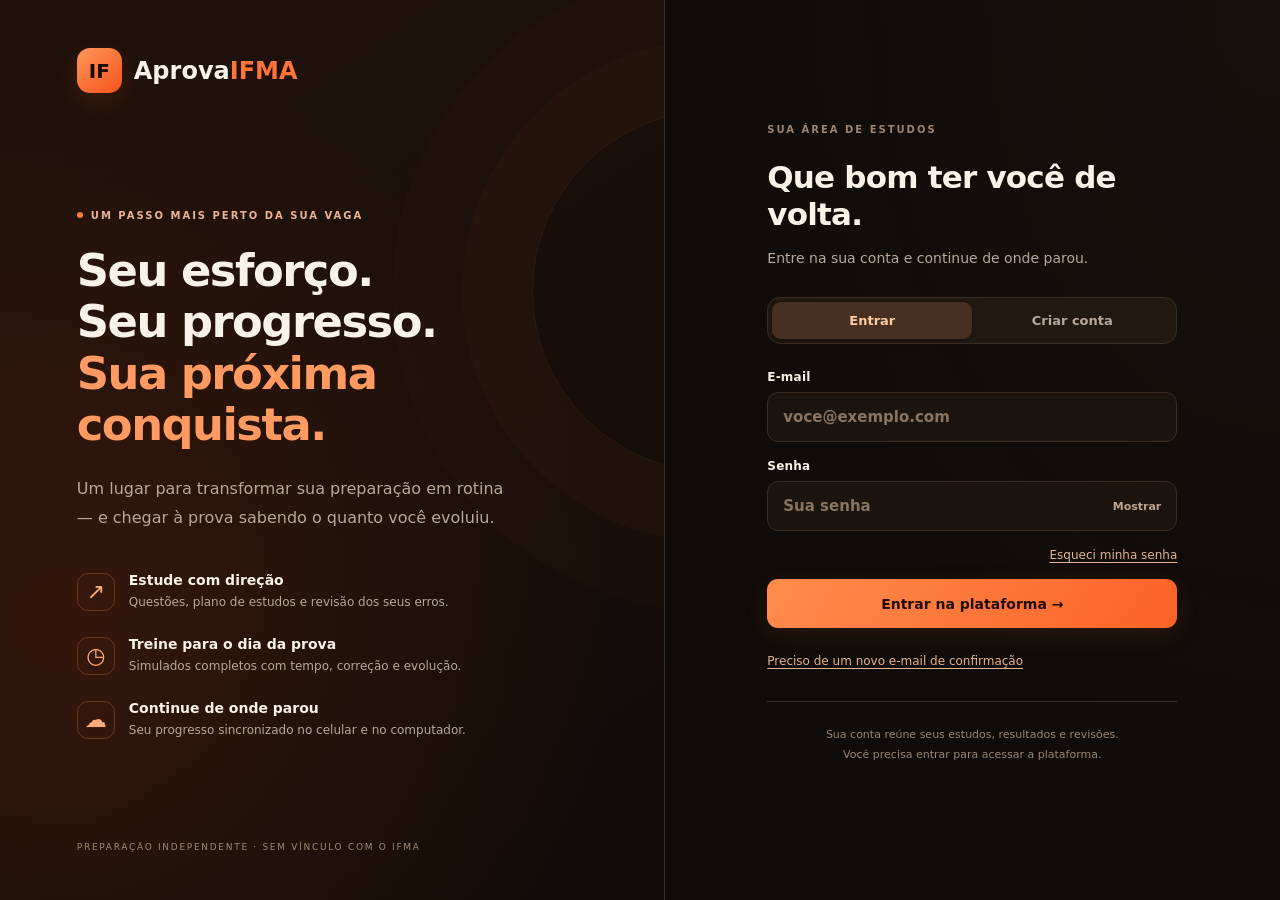
==== auth.html @ 2b24b3da "feat: exige conta e adiciona nova entrada com confirmação de email" ====
<!DOCTYPE html><html lang="pt-BR"><head><meta charset="utf-8"><meta name="viewport" content="width=device-width,initial-scale=1,viewport-fit=cover"><meta name="theme-color" content="#100c09"><meta name="referrer" content="no-referrer"><title>Entre na sua conta · AprovaIFMA</title><meta name="description" content="Entre ou crie sua conta no AprovaIFMA para estudar com questões, simulados e um plano até a prova."><link rel="icon" href="icons/icon-192.png"><link rel="stylesheet" href="auth.css?v=20261104-4"><script src="auth-config.js?v=20261104-4"></script><script src="auth-session.js?v=20261104-4"></script><script src="auth-page.js?v=20261104-4" defer></script></head><body>
<div class="auth-shell"><section class="auth-story" aria-labelledby="story-heading"><a class="brand" href="auth.html" aria-label="AprovaIFMA — entrada"><span class="brand-mark">IF</span><span>Aprova<span class="accent">IFMA</span></span></a><div class="story-copy"><div class="eyebrow"><span></span> UM PASSO MAIS PERTO DA SUA VAGA</div><h1 id="story-heading">Seu esforço.<br> Seu progresso.<br> <em>Sua próxima conquista.</em></h1><p>Um lugar para transformar sua preparação em rotina — e chegar à prova sabendo o quanto você evoluiu.</p><div class="features"><div><span class="feature-icon" aria-hidden="true">↗</span><div><strong>Estude com direção</strong><small>Questões, plano de estudos e revisão dos seus erros.</small></div></div><div><span class="feature-icon" aria-hidden="true">◷</span><div><strong>Treine para o dia da prova</strong><small>Simulados completos com tempo, correção e evolução.</small></div></div><div><span class="feature-icon" aria-hidden="true">☁</span><div><strong>Continue de onde parou</strong><small>Seu progresso sincronizado no celular e no computador.</small></div></div></div></div><footer>PREPARAÇÃO INDEPENDENTE · SEM VÍNCULO COM O IFMA</footer></section>
<main class="auth-panel"><div class="panel-inner"><div class="access-label">SUA ÁREA DE ESTUDOS</div><div id="auth-content" aria-live="polite"><h2>Preparando sua entrada…</h2><p class="muted">Só um instante.</p></div><p class="panel-foot">Sua conta reúne seus estudos, resultados e revisões.<br>Você precisa entrar para acessar a plataforma.</p></div></main></div><noscript><p class="noscript">Ative o JavaScript para entrar na sua conta.</p></noscript></body></html>
---- auth.css ----
:root{color-scheme:dark;--bg:#100c09;--panel:#17110d;--text:#f9f2e9;--muted:#b7a89a;--line:#3c2d23;--orange:#ff7438;--green:#7de0a4;--red:#ff9690;font-family:Inter,system-ui,-apple-system,"Segoe UI",sans-serif}*{box-sizing:border-box}body{margin:0;background:var(--bg);color:var(--text)}button,input{font:inherit}button,a,input{-webkit-tap-highlight-color:transparent}a{color:inherit}.auth-shell{min-height:100vh;min-height:100dvh;display:grid;grid-template-columns:1.08fr 1fr}.auth-story{position:relative;display:flex;flex-direction:column;justify-content:space-between;padding:48px clamp(32px,6vw,90px);overflow:hidden;background:radial-gradient(ellipse at 10% 70%,#6b280e55,transparent 65%),linear-gradient(145deg,#21120b,#100b08);border-right:1px solid var(--line)}.auth-story:after{content:"";position:absolute;width:360px;height:360px;border:1px solid #ff74381c;border-radius:50%;right:-230px;top:110px;box-shadow:0 0 0 70px #ff743807,0 0 0 140px #ff743804;pointer-events:none}.brand{display:inline-flex;align-items:center;gap:12px;text-decoration:none;font-size:24px;font-weight:800;align-self:flex-start}.brand-mark{display:grid;place-items:center;width:45px;height:45px;border-radius:13px;background:linear-gradient(140deg,#ff965a,#f4541a);color:#190a03;font-size:20px;font-weight:900;box-shadow:0 8px 25px #ef5b1722}.accent{color:var(--orange)}.story-copy{position:relative;z-index:1;margin:64px 0 50px;max-width:510px}.eyebrow{font-size:10px;letter-spacing:2px;font-weight:750;color:#eab494;display:flex;align-items:center;gap:8px}.eyebrow>span{width:6px;height:6px;border-radius:50%;background:var(--orange)}h1{font-size:clamp(34px,3.5vw,52px);line-height:1.15;letter-spacing:-1.5px;margin:24px 0}h1 em{font-style:normal;color:#ff9a63}.story-copy>p{font-size:16px;color:var(--muted);line-height:1.8;max-width:430px}.features{display:grid;gap:25px;margin-top:40px}.features>div{display:flex;gap:14px;align-items:center}.feature-icon{flex:none;display:grid;place-items:center;width:38px;height:38px;border:1px solid #6a3922;border-radius:11px;color:#ffac76;font-size:22px;background:#3a1b0d66}.features strong{font-size:14px;display:block;font-weight:650}.features small{display:block;color:var(--muted);margin-top:5px;font-size:12px;line-height:1.5}footer{font-size:9px;letter-spacing:1.7px;color:#a08977;position:relative;z-index:1}.auth-panel{display:flex;align-items:center;justify-content:center;padding:56px 40px;background:radial-gradient(ellipse at 100% 0%,#39211433,transparent 60%),var(--bg)}.panel-inner{width:100%;max-width:410px}.access-label{color:#9c8471;font-size:10px;font-weight:750;letter-spacing:2px;margin-bottom:24px}h2{font-size:31px;letter-spacing:-.8px;margin:0 0 10px;line-height:1.2}.muted{color:var(--muted);font-size:14px;line-height:1.7}.tabs{display:grid;grid-template-columns:1fr 1fr;background:#211810;border:1px solid var(--line);padding:4px;border-radius:13px;margin:26px 0}.tab{border:0;background:none;border-radius:9px;color:var(--muted);cursor:pointer;padding:11px;font-size:13px;font-weight:650}.tab[aria-selected=true]{background:#473022;color:#ffca9e;box-shadow:0 2px 5px #0004}form{display:grid;gap:17px}.field{display:grid;gap:8px;font-size:12px;font-weight:650;letter-spacing:.2px}.field input{width:100%;min-height:50px;padding:13px 15px;border:1px solid var(--line);border-radius:11px;background:#1c150f;color:var(--text);font-size:15px;outline:none}.field input::placeholder{color:#897461}.field input:focus{border-color:var(--orange);box-shadow:0 0 0 3px #ff74381c}.password-wrap{position:relative}.password-wrap input{padding-right:78px}.show-pass{position:absolute;right:8px;top:8px;bottom:8px;border:0;border-radius:7px;background:none;color:#c2a58e;font-size:11px;padding:0 8px;cursor:pointer}.hint{color:var(--muted);font-size:11px;font-weight:400;line-height:1.5}.form-meta{display:flex;justify-content:flex-end}.text-button{padding:0;background:none;border:0;color:#e4b393;font:inherit;font-size:12px;cursor:pointer;text-decoration:underline;text-underline-offset:3px}.submit,.secondary{border:0;border-radius:11px;min-height:49px;padding:13px 20px;font-weight:750;font-size:14px;cursor:pointer}.submit{background:linear-gradient(120deg,#ff8c4d,#fb6227);color:#210c03;box-shadow:0 7px 24px #f46c201c}.submit:hover{filter:brightness(1.08)}.secondary{background:#2b1f16;color:#f2d5bc;border:1px solid var(--line)}button:disabled{opacity:.6;cursor:wait}.message{font-size:13px;line-height:1.6;border-radius:10px;padding:12px 14px;margin:16px 0 0;background:#231a12;color:#dfc4ac;overflow-wrap:anywhere}.message:empty{display:none}.message.error{border:1px solid #813a36;color:var(--red);background:#371714}.message.success{border:1px solid #30553e;color:var(--green);background:#15281b}.panel-foot{margin-top:32px;padding-top:23px;border-top:1px solid var(--line);text-align:center;font-size:11px;line-height:1.8;color:#9a8674}.success-icon{width:54px;height:54px;background:#263e29;color:var(--green);border:1px solid #436b48;border-radius:16px;display:grid;place-items:center;font-size:27px;margin-bottom:24px}.stack{display:grid;gap:12px;margin-top:24px}.inline-return{margin-top:22px}.noscript{position:fixed;bottom:15px;left:15px;right:15px;background:#551c15;padding:14px}button:focus-visible,a:focus-visible{outline:2px solid var(--orange);outline-offset:4px}@media(min-width:1500px){.auth-story{padding-left:10vw}.auth-panel{padding-right:8vw}}@media(max-width:820px){.auth-shell{grid-template-columns:1fr}.auth-story{padding:28px 28px 32px;border-right:0;border-bottom:1px solid var(--line)}.brand{font-size:21px}.brand-mark{width:38px;height:38px}.story-copy{margin:28px 0 0;max-width:100%}.eyebrow{font-size:9px;letter-spacing:1.4px}h1{font-size:35px;margin:17px 0 12px;letter-spacing:-1px}h1 br{display:none}h1 br:after{content:" "}h1 em{display:block}.story-copy>p{font-size:13px;line-height:1.7;margin-bottom:0}.features,footer{display:none}.auth-panel{padding:32px 24px 38px;align-items:flex-start}.panel-inner{max-width:440px}.access-label{margin-bottom:16px;font-size:9px}h2{font-size:28px}.tabs{margin:22px 0}.panel-foot{margin-top:25px}}@media(prefers-reduced-motion:no-preference){.panel-inner{animation:enter .4s ease-out}@keyframes enter{from{opacity:0;transform:translateY(10px)}to{opacity:1;transform:none}}}
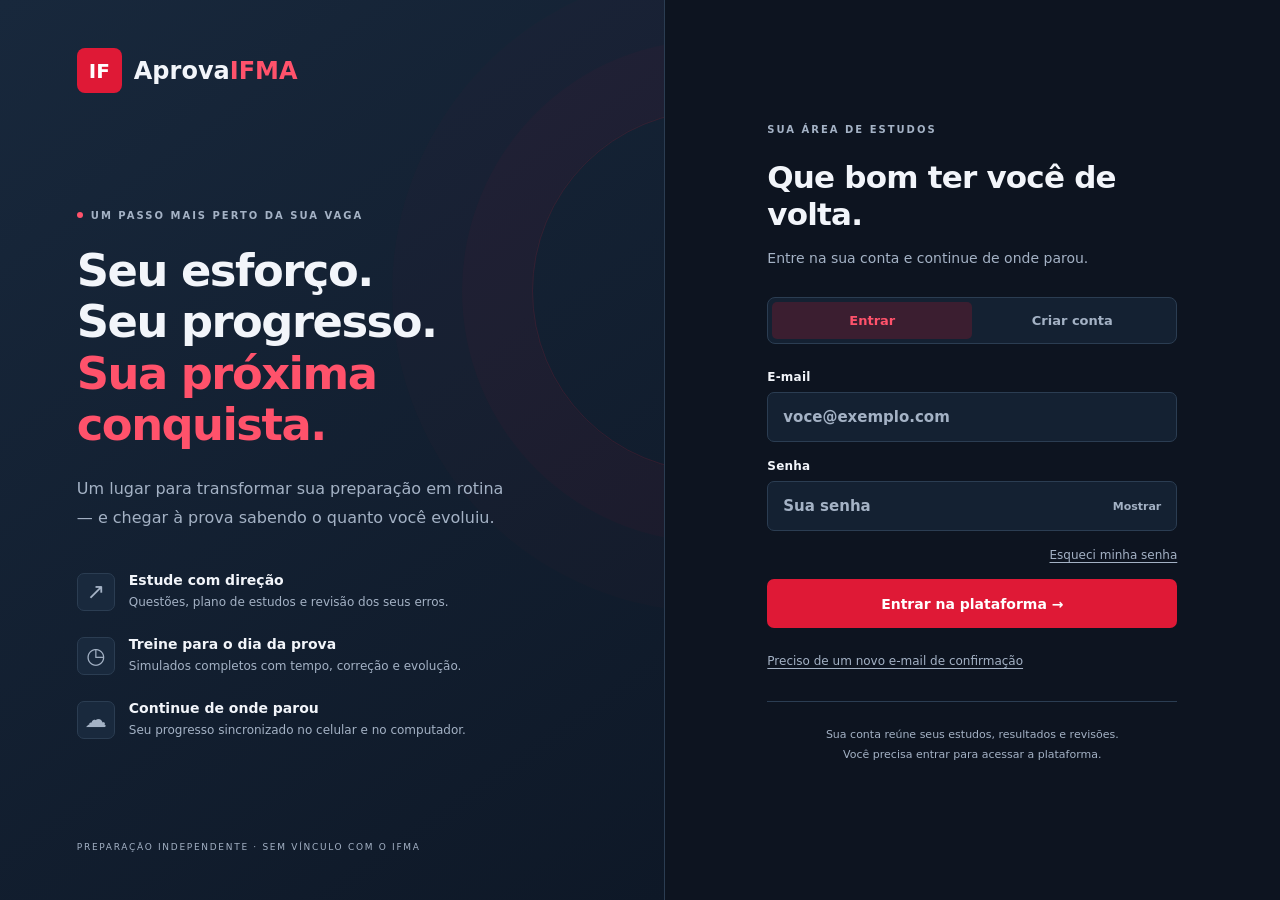
==== commit 1a5b420d: "feat: renova visual e amplia recursos de estudo Aplica tema escuro azul e vermelho, reorganiza o men" ====
--- a/auth.html
+++ b/auth.html
@@ -1,3 +1,3 @@
-<!DOCTYPE html><html lang="pt-BR"><head><meta charset="utf-8"><meta name="viewport" content="width=device-width,initial-scale=1,viewport-fit=cover"><meta name="theme-color" content="#100c09"><meta name="referrer" content="no-referrer"><title>Entre na sua conta · AprovaIFMA</title><meta name="description" content="Entre ou crie sua conta no AprovaIFMA para estudar com questões, simulados e um plano até a prova."><link rel="icon" href="icons/icon-192.png"><link rel="stylesheet" href="auth.css?v=20261104-4"><script src="auth-config.js?v=20261104-4"></script><script src="auth-session.js?v=20261104-4"></script><script src="auth-page.js?v=20261104-4" defer></script></head><body>
+<!DOCTYPE html><html lang="pt-BR" data-theme="dark"><head><meta charset="utf-8"><meta name="viewport" content="width=device-width,initial-scale=1,viewport-fit=cover"><meta name="theme-color" content="#0d1420"><meta name="referrer" content="no-referrer"><title>Entre na sua conta · AprovaIFMA</title><meta name="description" content="Entre ou crie sua conta no AprovaIFMA para estudar com questões, simulados e um plano até a prova."><link rel="icon" href="icons/icon-192.png"><link rel="stylesheet" href="auth.css?v=20261104-4"><link rel="stylesheet" href="theme.css?v=20261120-4"><script src="auth-config.js?v=20261104-4"></script><script src="auth-session.js?v=20261104-4"></script><script src="auth-page.js?v=20261104-4" defer></script></head><body>
 <div class="auth-shell"><section class="auth-story" aria-labelledby="story-heading"><a class="brand" href="auth.html" aria-label="AprovaIFMA — entrada"><span class="brand-mark">IF</span><span>Aprova<span class="accent">IFMA</span></span></a><div class="story-copy"><div class="eyebrow"><span></span> UM PASSO MAIS PERTO DA SUA VAGA</div><h1 id="story-heading">Seu esforço.<br> Seu progresso.<br> <em>Sua próxima conquista.</em></h1><p>Um lugar para transformar sua preparação em rotina — e chegar à prova sabendo o quanto você evoluiu.</p><div class="features"><div><span class="feature-icon" aria-hidden="true">↗</span><div><strong>Estude com direção</strong><small>Questões, plano de estudos e revisão dos seus erros.</small></div></div><div><span class="feature-icon" aria-hidden="true">◷</span><div><strong>Treine para o dia da prova</strong><small>Simulados completos com tempo, correção e evolução.</small></div></div><div><span class="feature-icon" aria-hidden="true">☁</span><div><strong>Continue de onde parou</strong><small>Seu progresso sincronizado no celular e no computador.</small></div></div></div></div><footer>PREPARAÇÃO INDEPENDENTE · SEM VÍNCULO COM O IFMA</footer></section>
 <main class="auth-panel"><div class="panel-inner"><div class="access-label">SUA ÁREA DE ESTUDOS</div><div id="auth-content" aria-live="polite"><h2>Preparando sua entrada…</h2><p class="muted">Só um instante.</p></div><p class="panel-foot">Sua conta reúne seus estudos, resultados e revisões.<br>Você precisa entrar para acessar a plataforma.</p></div></main></div><noscript><p class="noscript">Ative o JavaScript para entrar na sua conta.</p></noscript></body></html>
--- a/theme.css
+++ b/theme.css
@@ -0,0 +1,180 @@
+/* Tema visual: azul-escuro, vermelho e cartões de questões com borda lateral. */
+:root,
+html[data-theme=dark] {
+  color-scheme:dark;
+  --bg:#0d1420;
+  --pn:#142132;
+  --p2:#19293d;
+  --br:#2b3d52;
+  --g:#ff526b;
+  --g2:#c91735;
+  --ok:#43d58b;
+  --tx:#f2f5fa;
+  --mu:#a4b2c5;
+  --er:#ff6b7f;
+  --r:10px;
+  --action:#df1936;
+  --action-hover:#c81430;
+  --accent-bg:#3b1e30;
+  --accent-line:#843247;
+  --success-bg:#0c332b;
+  --error-bg:#3b1c2b;
+  --panel:var(--pn);
+  --text:var(--tx);
+  --muted:var(--mu);
+  --line:var(--br);
+  --orange:var(--g);
+  --green:var(--ok);
+  --red:var(--er);
+}
+body{ background:var(--bg);color:var(--tx); }
+.side{ background:var(--pn);border-color:var(--br); }
+.logo,.hlogo,.tg { background:var(--action);color:#fff;box-shadow:none;border-radius:8px; }
+.hlogo { border:1px solid var(--accent-line);background:var(--accent-bg); }
+.brand b,.hn,.hgr,.quote-label,.quote-number,.tp,.cnt { color:var(--g);text-shadow:none; }
+.ni { border-radius:7px; }
+.ni .ic{ background:transparent;border-radius:6px; }
+.ni.on { background:var(--accent-bg);color:var(--tx);box-shadow:inset 3px 0 var(--action); }
+.ni.on .ic { background:transparent; }
+.ni:hover { background:var(--p2); }
+.qc,.card2,.card,.lst,.hero {
+  background:var(--pn);
+  border-color:var(--br);
+  border-radius:10px;
+  box-shadow:0 5px 16px #00000012;
+}
+.hero{ border-left:4px solid var(--action); }
+.hero::before { display:none; }
+.card b,.pld { color:var(--g);text-shadow:none; }
+.card.est{ background:var(--pn);border-color:var(--br); }
+.card.est:hover { border-color:var(--g); }
+.quote-feature { background:var(--p2);border:1px solid var(--br);border-left:4px solid var(--action);border-radius:8px;box-shadow:none; }
+.quote-card { background:var(--p2);border-color:var(--br);border-top-color:var(--action);border-radius:8px; }
+.quote-next { background:var(--pn); }
+.btn,.btn.p,.chip,select,input,.cin,.mt { border-radius:7px; }
+.btn { background:var(--p2);border-color:var(--br);font-weight:600;box-shadow:none; }
+.btn:hover { background:color-mix(in srgb,var(--p2) 90%,var(--g));border-color:var(--g); }
+.btn.p { background:var(--action);border:1px solid var(--action);color:#fff;box-shadow:none; }
+.btn.p:hover { background:var(--action-hover);border-color:var(--action-hover);box-shadow:none; }
+.btn.hot,.chip.on,.chip:hover { background:var(--accent-bg);color:var(--g);border-color:var(--accent-line); }
+.btn:focus-visible,.alt:focus-visible,.chip:focus-visible,.ni:focus-visible,select:focus-visible,input:focus-visible,textarea:focus-visible {
+  outline:2px solid var(--g);outline-offset:3px;
+}
+select,input,.cin,.mt{ background:var(--p2);border-color:var(--br); }
+input[type=checkbox] { accent-color:var(--action); }
+.fbar { padding:14px;background:var(--pn);border:1px solid var(--br);border-radius:8px; }
+.li { border-radius:7px; }
+.li.on { background:var(--accent-bg);outline:1px solid var(--accent-line); }
+.li:hover { background:var(--p2); }
+.qc{ border-left:4px solid var(--action); }
+.qh { padding-bottom:12px;border-bottom:1px solid var(--br); }
+.qh>.tag:not(.sx),.tag.P,.tag.M {
+  background:var(--accent-bg);border:1px solid var(--accent-line);color:var(--g);font-weight:700;
+}
+.qh>.tag.author-level { background:var(--p2);border-color:var(--br); }
+.author-level[data-level="Fácil"],.qh>.author-level[data-level="Fácil"] { color:var(--ok); }
+.author-level[data-level="Média"],.qh>.author-level[data-level="Média"] { color:var(--g); }
+.author-level[data-level="Difícil"],.qh>.author-level[data-level="Difícil"] { color:var(--er); }
+.ic2{ color:var(--mu); }
+.tp { margin-top:14px;font-size:13px; }
+.en { line-height:1.65; }
+.alt{
+  background:var(--pn);border:1px solid var(--br);border-radius:7px;box-shadow:none;padding:12px 14px;
+}
+.alt:hover{ background:var(--p2);border-color:var(--g); }
+.alt b { background:var(--p2);border:1px solid var(--br);border-radius:5px;color:var(--tx);width:30px;height:30px;font-size:13px; }
+.alt.sel { background:var(--accent-bg);border-color:var(--g);box-shadow:inset 3px 0 var(--action); }
+.alt.sel b { background:var(--action);border-color:var(--action);color:#fff; }
+.alt.ok{ background:var(--success-bg);border-color:var(--ok);box-shadow:inset 3px 0 var(--ok); }
+.alt.ok b { background:var(--ok);border-color:var(--ok);color:var(--bg); }
+.alt.bad{ background:var(--error-bg);border-color:var(--er);box-shadow:inset 3px 0 var(--er); }
+.alt.bad b { background:var(--action);border-color:var(--action);color:#fff; }
+.alt.cut span { text-decoration-color:var(--g); }
+.pen:hover { background:var(--accent-bg); }
+.acts { padding-top:14px;border-top:1px solid var(--br); }
+.okt,.ert { padding:12px 14px;border-radius:7px;line-height:1.5; }
+.okt { background:var(--success-bg);border:1px solid var(--ok);color:var(--ok); }
+.ert { background:var(--error-bg);border:1px solid var(--er);color:var(--er); }
+.author-solution,.lrn { background:var(--p2);border-color:var(--br);border-radius:7px; }
+.author-solution { border-left-color:var(--action); }
+.author-table { background:var(--p2); }
+.cmd,.wk { background:var(--p2);border-color:var(--br);border-radius:8px; }
+.gq { border-radius:6px; }
+.gq.a,.sx-choices .sel { background:var(--action);color:#fff;border-color:var(--action);box-shadow:none; }
+.sx-timer { background:var(--pn);border-color:var(--br);border-left:3px solid var(--action);border-radius:8px;box-shadow:none; }
+.sx-question { border-color:var(--br); }
+.trk i,.mbar i,.mrb i { background:var(--action); }
+#ring { stroke:var(--action);filter:none; }
+#fcs { border-radius:7px;background:var(--pn);border-color:var(--br);box-shadow:none; }
+#bn { background:var(--pn);box-shadow:none; }
+#bn button { border-radius:7px; }
+#bn button.on { background:var(--accent-bg);color:var(--g); }
+.cfm { background:var(--action);color:#fff;box-shadow:0 6px 18px #0003; }
+.nvb { background:var(--pn);border-color:var(--accent-line);border-radius:10px;box-shadow:0 10px 30px #0004; }
+#auth-loading { background:var(--bg);color:var(--tx); }
+#auth-loading strong { color:var(--g); }
+#auth-loading button { background:var(--action);color:#fff;border-radius:7px; }
+::-webkit-scrollbar-thumb{ background:var(--br); }
+/* Entrada com a mesma linguagem visual. */
+.auth-story { background:linear-gradient(145deg,#18283c,#0e1827);border-color:var(--br); }
+.auth-story::after { border-color:#df193629;box-shadow:0 0 0 70px #df193609,0 0 0 140px #df193604; }
+.brand-mark { background:var(--action);color:#fff;border-radius:8px;box-shadow:none; }
+.eyebrow,.access-label,.feature-icon,.text-button,.show-pass { color:var(--mu); }
+.auth-story h1 em { color:var(--g); }
+.feature-icon { background:var(--p2);border-color:var(--br);border-radius:7px; }
+.auth-panel { background:var(--bg); }
+.tabs { background:var(--pn);border-color:var(--br);border-radius:8px; }
+.tab { border-radius:5px; }
+.tab[aria-selected=true] { background:var(--accent-bg);color:var(--g);box-shadow:none; }
+.field input { background:var(--pn);border-color:var(--br);border-radius:7px; }
+.field input::placeholder { color:var(--mu); }
+.field input:focus { border-color:var(--g);box-shadow:0 0 0 3px #df193620; }
+.submit { background:var(--action);color:#fff;border-radius:7px;box-shadow:none; }
+.secondary { background:var(--p2);color:var(--tx);border-color:var(--br);border-radius:7px; }
+.message { background:var(--pn);color:var(--mu);border-radius:7px; }
+.message.error { background:var(--error-bg);color:var(--er);border-color:var(--er); }
+.message.success { background:var(--success-bg);color:var(--ok);border-color:var(--ok); }
+.panel-foot,.auth-story footer { color:var(--mu); }
+@media(max-width:760px) {
+  .qc,.card2,.hero,.card,.lst { border-radius:8px; }
+  .qc { padding:16px 12px;border-left-width:3px; }
+  .fbar { padding:12px; }
+  .alt { padding:11px 10px; }
+  .qh { gap:6px; }
+  .qh>.tag { padding:3px 9px; }
+  #bn button.on { background:var(--accent-bg);color:var(--g); }
+}
+
+/* Contagem regressiva junto aos indicadores do início. */
+.home-countdown{border-color:var(--accent-line);border-top:3px solid var(--action)}
+.home-countdown b{display:block;margin:3px 0;font-variant-numeric:tabular-nums}
+.home-countdown>span{font-size:12px}
+
+/* Recursos de estudo: o tema existente permanece o mesmo. */
+.q-panel-toggle,.q-panel-close{display:none}
+.q-list{min-width:0}.q-list>.lst{max-height:calc(100vh - 210px)}
+.origin-performance{margin:18px 0}.origin-performance h3{margin-bottom:12px}
+.origin-grid{display:grid;grid-template-columns:repeat(2,minmax(0,1fr));gap:12px}
+.origin-card h4{font-size:15px;margin:0 0 9px}.origin-card>b{font-size:30px}.origin-card p{margin:6px 0;font-size:14px}.origin-note{font-size:12px;margin:10px 0}
+.evolution-chart{margin:18px 0 24px;padding:12px 10px;background:var(--p2);border:1px solid var(--br);border-radius:8px}
+.evolution-chart svg{width:100%;max-height:260px;display:block}.evolution-chart text{font:11px system-ui;fill:var(--mu)}
+.evolution-grid{stroke:var(--br);stroke-width:1}.evolution-line{fill:none;stroke:var(--g);stroke-width:2.5}.evolution-dot{fill:var(--g);stroke:var(--pn);stroke-width:2}
+.evolution-chart figcaption{font-size:12px;color:var(--mu);margin:8px 4px}.evolution-topics th[scope=row]{font-size:13px;font-weight:600;color:var(--tx)}
+.report-dialog{width:min(520px,calc(100vw - 24px));max-height:85dvh;overflow:auto;background:var(--pn);color:var(--tx);border:1px solid var(--br);border-top:3px solid var(--action);border-radius:10px;padding:24px}
+.report-dialog::backdrop{background:#050911c9}.report-dialog h2{font-size:22px}.report-dialog form>label,.report-inbox-item label,.report-filter{display:grid;gap:7px;font-size:13px;margin:14px 0;color:var(--mu)}
+.report-dialog select,.report-dialog textarea{width:100%;max-width:none;box-sizing:border-box;background:var(--p2);color:var(--tx);border:1px solid var(--br);border-radius:7px;padding:10px;font:inherit}
+.report-dialog textarea{resize:vertical;min-height:110px}.report-dialog small{font-size:12px}.report-dialog [role=status]{font-size:13px;line-height:1.5}.report-question{font-size:13px}
+.report-history{margin-top:18px}.report-history summary{cursor:pointer;font-weight:700}.report-history p,.report-description{white-space:pre-wrap;overflow-wrap:anywhere}
+.report-inbox-item{padding:18px 0;border-top:1px solid var(--br)}.report-inbox-item h3{font-size:17px}.report-inbox-item select{max-width:220px}
+@media(max-width:760px){
+ .q-panel-toggle{display:flex;align-items:center;justify-content:space-between;gap:10px;width:100%;padding:12px;background:var(--pn);border:1px solid var(--br);border-radius:7px;color:var(--tx);font:inherit;font-size:14px;text-align:left;cursor:pointer;min-height:46px}
+ .q-panel-toggle::after{content:'▾';color:var(--g)}.is-open>.q-panel-toggle::after{content:'▴'}
+ .q-filters{margin:0 0 8px}.q-filters:not(.is-open)>.fbar,.q-list:not(.is-open)>.lst{display:none}
+ .q-filters>.fbar{margin-top:8px}.q-list>.lst{max-height:30vh;margin-top:8px}
+ .q-panel-close{display:block;grid-column:1/-1}.q-list{margin:0}.two:has(>.q-list){gap:8px}
+ .author-intro{padding:10px 12px;margin-bottom:8px}.author-intro>h2,.author-intro>p{display:none}.author-intro details{margin:0}
+ .origin-grid{grid-template-columns:1fr}.origin-card>b{font-size:28px}
+ .report-dialog{padding:18px}.report-dialog textarea,.report-dialog select{font-size:16px}
+ #qc{scroll-margin-top:76px}.evolution-summary{grid-template-columns:1fr 1fr}.evolution-summary>.card:last-child{grid-column:1/-1}
+ .acts #report-question{grid-column:1/-1}
+}
